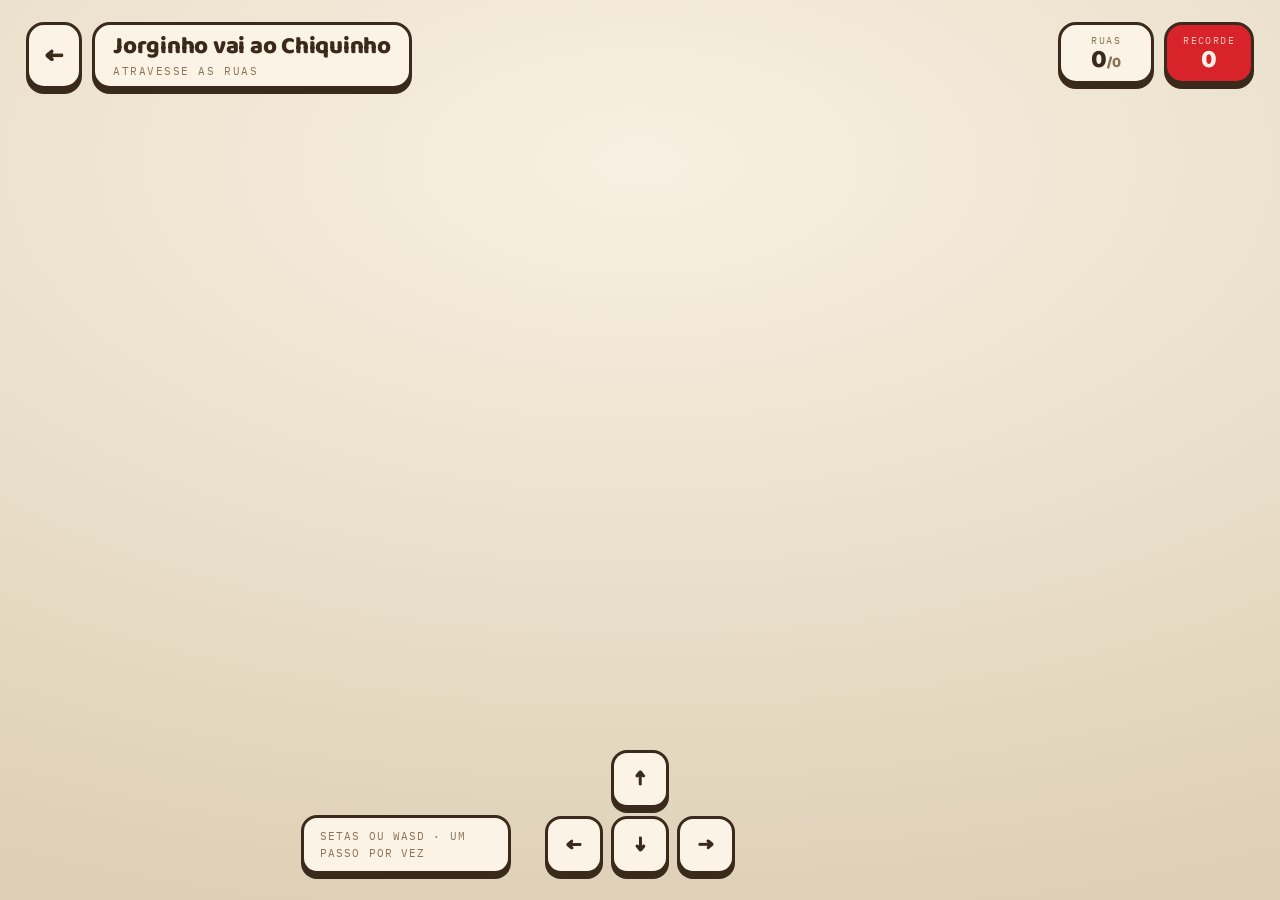
==== games/jorginho-vai-ao-chiquinho/index.html @ e5548c63 "Botão de voltar ao menu no HUD do jogo Substitui o link 'outros jogos' por um botão ← à esquerda do " ====
<!DOCTYPE html>
<html lang="pt-BR">
<head>
<meta charset="utf-8">
<meta name="viewport" content="width=device-width, initial-scale=1">
<title>Jorginho vai ao Chiquinho</title>
<link rel="preconnect" href="https://fonts.googleapis.com">
<link rel="preconnect" href="https://fonts.gstatic.com" crossorigin>
<link href="https://fonts.googleapis.com/css2?family=Baloo+2:wght@500;700;800&family=IBM+Plex+Mono:wght@500;600&display=swap" rel="stylesheet">
<link rel="stylesheet" href="style.css">
</head>
<body>
<div class="stage">
  <div class="cam" id="cam"><div class="world" id="world"></div></div>

  <div class="hud">
    <div class="hud-left">
      <a class="hud-card back-btn" href="../../index.html" aria-label="Voltar ao menu">←</a>
      <div class="hud-card title-card">
        <div class="game-title">Jorginho vai ao Chiquinho</div>
        <div class="game-sub">atravesse as ruas</div>
      </div>
    </div>
    <div class="hud-right">
      <div class="hud-card stat">
        <div class="stat-label">RUAS</div>
        <div class="stat-value"><span id="crossed">0</span><span class="stat-total">/<span id="totalRoads">0</span></span></div>
      </div>
      <div class="hud-card stat stat-red">
        <div class="stat-label">RECORDE</div>
        <div class="stat-value" id="best">0</div>
      </div>
    </div>
  </div>

  <div class="controls">
    <div class="hint">setas ou WASD · um passo por vez</div>
    <div class="pad">
      <div></div>
      <button class="key" data-move="up" aria-label="Cima">↑</button>
      <div></div>
      <button class="key" data-move="left" aria-label="Esquerda">←</button>
      <button class="key" data-move="down" aria-label="Baixo">↓</button>
      <button class="key" data-move="right" aria-label="Direita">→</button>
    </div>
    <div class="pad-spacer"></div>
  </div>

  <div class="overlay" id="deadOverlay" hidden>
    <div class="modal">
      <div class="modal-title">Atropelado!</div>
      <div class="modal-text">O sorvete do Jorginho vai ter que esperar. Olha o trânsito.</div>
      <button class="btn-restart" data-restart>Tentar de novo</button>
      <div class="modal-hint">OU APERTE ESPAÇO</div>
    </div>
  </div>

  <div class="overlay" id="winOverlay" hidden>
    <div class="modal">
      <div class="modal-kicker">FASE 1 COMPLETA</div>
      <div class="modal-title">Jorginho chegou!</div>
      <div class="modal-text"><span id="winRoads">0</span> ruas atravessadas. Casquinha dupla, por favor.</div>
      <button class="btn-restart" data-restart>Jogar de novo</button>
    </div>
  </div>
</div>
<script src="game.js"></script>
</body>
</html>
---- games/jorginho-vai-ao-chiquinho/style.css ----
* { box-sizing: border-box; }

html, body {
  margin: 0;
  padding: 0;
  background: #e3d6bf;
  overflow: hidden;
}

a { color: #d8232a; text-decoration: none; }
a:hover { color: #a8171d; }

@keyframes pop {
  from { transform: scale(.92); opacity: 0 }
  to { transform: scale(1); opacity: 1 }
}

.stage {
  position: relative;
  width: 100%;
  height: 100vh;
  min-height: 620px;
  overflow: hidden;
  background: radial-gradient(115% 85% at 50% 18%, #f7f0e2 0%, #ded0b6 100%);
  font-family: 'Baloo 2', system-ui, sans-serif;
  color: #3a2a1c;
  user-select: none;
  -webkit-user-select: none;
}

.cam {
  position: absolute;
  left: 50%;
  top: 62%;
  transform-style: preserve-3d;
}

.world {
  position: absolute;
  left: 0;
  top: 0;
  transform-style: preserve-3d;
}

/* ---- HUD ---- */

.hud {
  position: absolute;
  top: 0;
  left: 0;
  right: 0;
  display: flex;
  justify-content: space-between;
  align-items: flex-start;
  gap: 16px;
  padding: 22px 26px;
  pointer-events: none;
}

.hud-card {
  background: #fbf4e6;
  border: 3px solid #3a2a1c;
  border-radius: 18px;
  box-shadow: 0 5px 0 #3a2a1c;
}

.hud-left {
  display: flex;
  align-items: stretch;
  gap: 10px;
  pointer-events: auto;
}

.back-btn {
  display: flex;
  align-items: center;
  justify-content: center;
  width: 56px;
  font-size: 26px;
  font-weight: 800;
  color: #3a2a1c;
  cursor: pointer;
}

.back-btn:hover { color: #3a2a1c; background: #fff9ee; }

.back-btn:active {
  transform: translateY(4px);
  box-shadow: 0 1px 0 #3a2a1c;
}

.title-card { padding: 10px 18px 8px; }

.game-title {
  font-weight: 800;
  font-size: 24px;
  line-height: 1;
  letter-spacing: -.01em;
}

.game-sub {
  font-family: 'IBM Plex Mono', monospace;
  font-size: 11px;
  letter-spacing: .14em;
  text-transform: uppercase;
  color: #8a7358;
  margin-top: 5px;
}

.hud-right { display: flex; gap: 10px; }

.stat {
  padding: 9px 16px 7px;
  text-align: center;
  min-width: 96px;
}

.stat-label {
  font-family: 'IBM Plex Mono', monospace;
  font-size: 10px;
  letter-spacing: .14em;
  color: #8a7358;
}

.stat-value {
  font-weight: 800;
  font-size: 26px;
  line-height: 1.05;
}

.stat-total { font-size: 15px; color: #8a7358; }

.stat-red {
  background: #d8232a;
  color: #fbf4e6;
  min-width: 86px;
}

.stat-red .stat-label { color: inherit; opacity: .75; }

/* ---- Controles ---- */

.controls {
  position: absolute;
  bottom: 26px;
  left: 0;
  right: 0;
  display: flex;
  justify-content: center;
  align-items: flex-end;
  gap: 34px;
}

.hint {
  background: #fbf4e6;
  border: 3px solid #3a2a1c;
  border-radius: 16px;
  padding: 10px 16px 8px;
  box-shadow: 0 5px 0 #3a2a1c;
  font-family: 'IBM Plex Mono', monospace;
  font-size: 11px;
  letter-spacing: .1em;
  text-transform: uppercase;
  color: #8a7358;
  max-width: 210px;
  line-height: 1.6;
}

.pad {
  display: grid;
  grid-template-columns: repeat(3, 58px);
  grid-template-rows: repeat(2, 58px);
  gap: 8px;
}

.pad .key:first-of-type { grid-column: 2; }

.key {
  display: flex;
  align-items: center;
  justify-content: center;
  background: #fbf4e6;
  border: 3px solid #3a2a1c;
  border-radius: 16px;
  box-shadow: 0 5px 0 #3a2a1c;
  font-family: inherit;
  color: inherit;
  font-size: 22px;
  font-weight: 800;
  cursor: pointer;
  padding: 0;
  touch-action: manipulation;
}

.key:active {
  transform: translateY(4px);
  box-shadow: 0 1px 0 #3a2a1c;
}

.pad-spacer { width: 210px; }

@media (max-width: 720px) {
  .hint, .pad-spacer { display: none; }
}

/* ---- Overlays ---- */

.overlay {
  position: absolute;
  inset: 0;
  display: flex;
  align-items: center;
  justify-content: center;
  background: rgba(58, 42, 28, .42);
}

.overlay[hidden] { display: none; }

.modal {
  animation: pop .18s ease-out;
  background: #fbf4e6;
  border: 4px solid #3a2a1c;
  border-radius: 26px;
  padding: 30px 38px 26px;
  box-shadow: 0 8px 0 #3a2a1c;
  text-align: center;
  max-width: 400px;
}

.modal-kicker {
  font-family: 'IBM Plex Mono', monospace;
  font-size: 10px;
  letter-spacing: .16em;
  color: #a08e78;
}

.modal-title {
  font-weight: 800;
  font-size: 34px;
  line-height: 1.05;
  margin-top: 6px;
}

.modal-text {
  font-size: 17px;
  color: #7a6247;
  margin: 6px 0 20px;
  line-height: 1.4;
}

.btn-restart {
  display: inline-block;
  background: #d8232a;
  color: #fbf4e6;
  border: 3px solid #3a2a1c;
  border-radius: 16px;
  padding: 11px 26px 9px;
  font-family: inherit;
  font-weight: 800;
  font-size: 19px;
  cursor: pointer;
  box-shadow: 0 5px 0 #3a2a1c;
}

.btn-restart:active {
  transform: translateY(4px);
  box-shadow: 0 1px 0 #3a2a1c;
}

.modal-hint {
  font-family: 'IBM Plex Mono', monospace;
  font-size: 10px;
  letter-spacing: .14em;
  color: #a08e78;
  margin-top: 14px;
}

/* ---- Placa do Chiquinho ---- */

.sign {
  display: flex;
  flex-direction: column;
  align-items: center;
  gap: 6px;
}

.sign-icon {
  width: 56px;
  height: 56px;
  border-radius: 50%;
  background: #d8232a;
  display: flex;
  align-items: center;
  justify-content: center;
  box-shadow: 0 6px 0 rgba(0, 0, 0, .15);
}

.sign-scoop {
  width: 26px;
  height: 26px;
  border-radius: 50% 50% 50% 50%/60% 60% 40% 40%;
  background: #fbf4e6;
}

.sign-name {
  padding: 5px 14px 3px;
  border-radius: 999px;
  background: #fbf4e6;
  border: 3px solid #d8232a;
  font-weight: 800;
  font-size: 19px;
  letter-spacing: .06em;
  color: #d8232a;
}
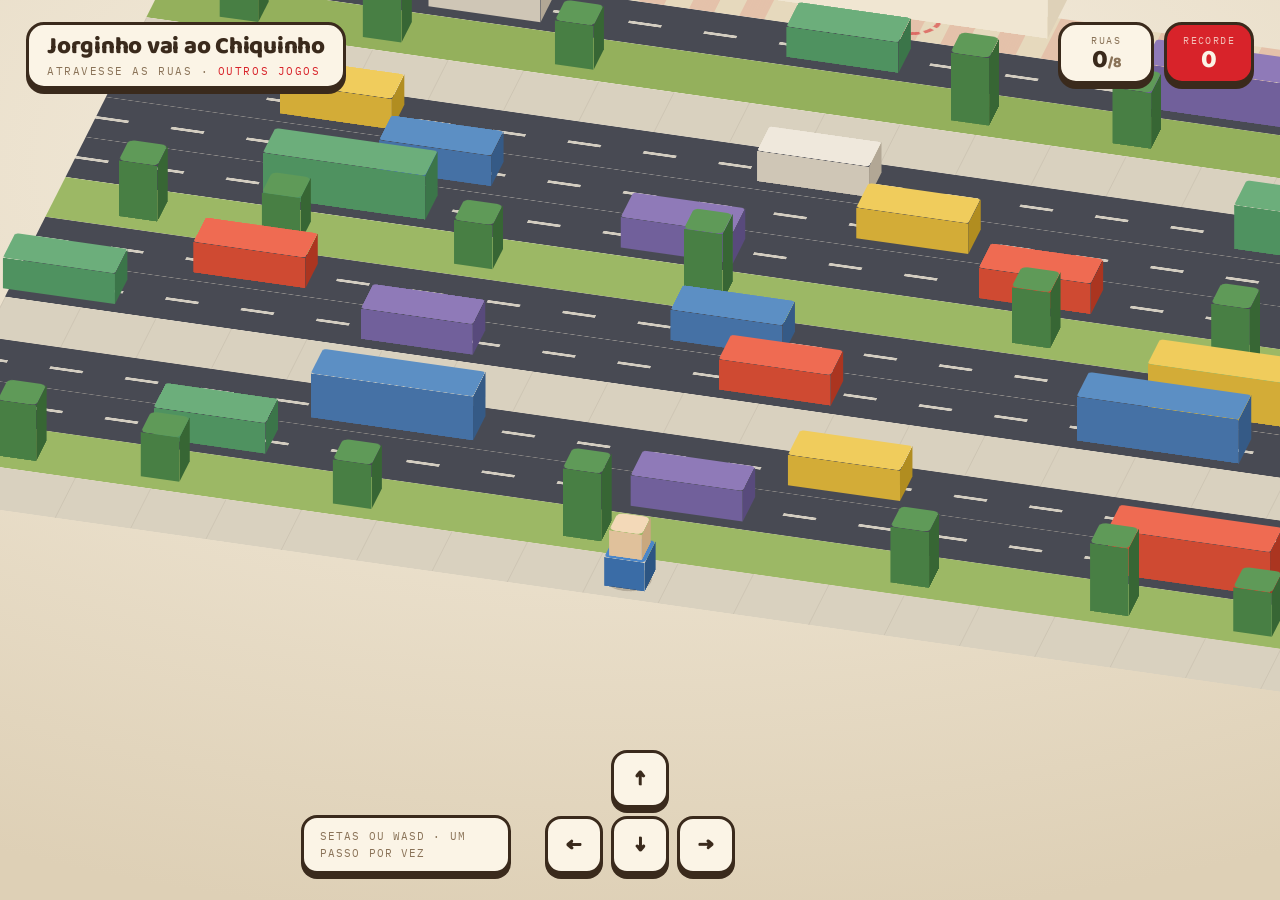
==== commit 2c0a27bb: "Jorginho vai ao Chiquinho + hub de mini-jogos Porta o protótipo do Claude Design para HTML/CSS/JS pu" ====
--- a/games/jorginho-vai-ao-chiquinho/index.html
+++ b/games/jorginho-vai-ao-chiquinho/index.html
@@ -14,12 +14,9 @@
   <div class="cam" id="cam"><div class="world" id="world"></div></div>
 
   <div class="hud">
-    <div class="hud-left">
-      <a class="hud-card back-btn" href="../../index.html" aria-label="Voltar ao menu">←</a>
-      <div class="hud-card title-card">
-        <div class="game-title">Jorginho vai ao Chiquinho</div>
-        <div class="game-sub">atravesse as ruas</div>
-      </div>
+    <div class="hud-card title-card">
+      <div class="game-title">Jorginho vai ao Chiquinho</div>
+      <div class="game-sub">atravesse as ruas · <a href="../../index.html">outros jogos</a></div>
     </div>
     <div class="hud-right">
       <div class="hud-card stat">
--- a/games/jorginho-vai-ao-chiquinho/style.css
+++ b/games/jorginho-vai-ao-chiquinho/style.css
@@ -64,32 +64,7 @@
   box-shadow: 0 5px 0 #3a2a1c;
 }
 
-.hud-left {
-  display: flex;
-  align-items: stretch;
-  gap: 10px;
-  pointer-events: auto;
-}
-
-.back-btn {
-  display: flex;
-  align-items: center;
-  justify-content: center;
-  width: 56px;
-  font-size: 26px;
-  font-weight: 800;
-  color: #3a2a1c;
-  cursor: pointer;
-}
-
-.back-btn:hover { color: #3a2a1c; background: #fff9ee; }
-
-.back-btn:active {
-  transform: translateY(4px);
-  box-shadow: 0 1px 0 #3a2a1c;
-}
-
-.title-card { padding: 10px 18px 8px; }
+.title-card { padding: 10px 18px 8px; pointer-events: auto; }
 
 .game-title {
   font-weight: 800;
